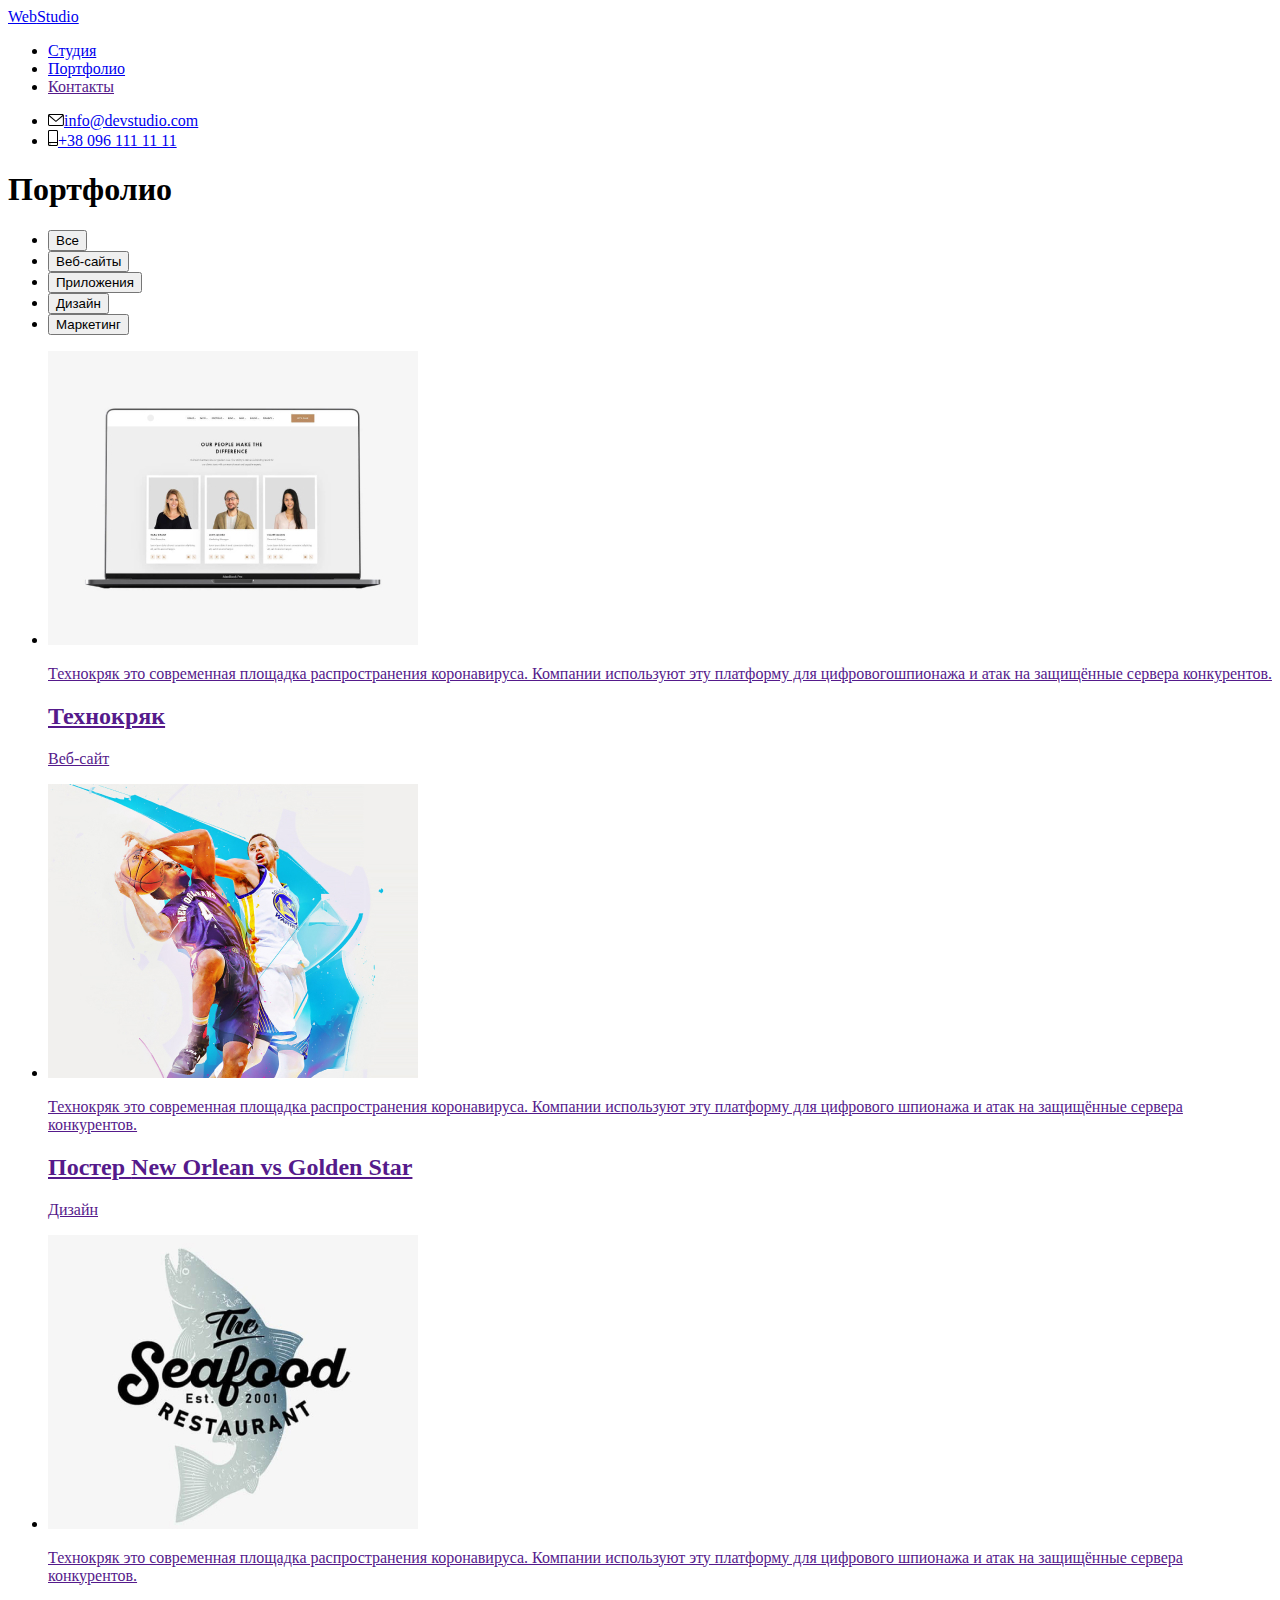
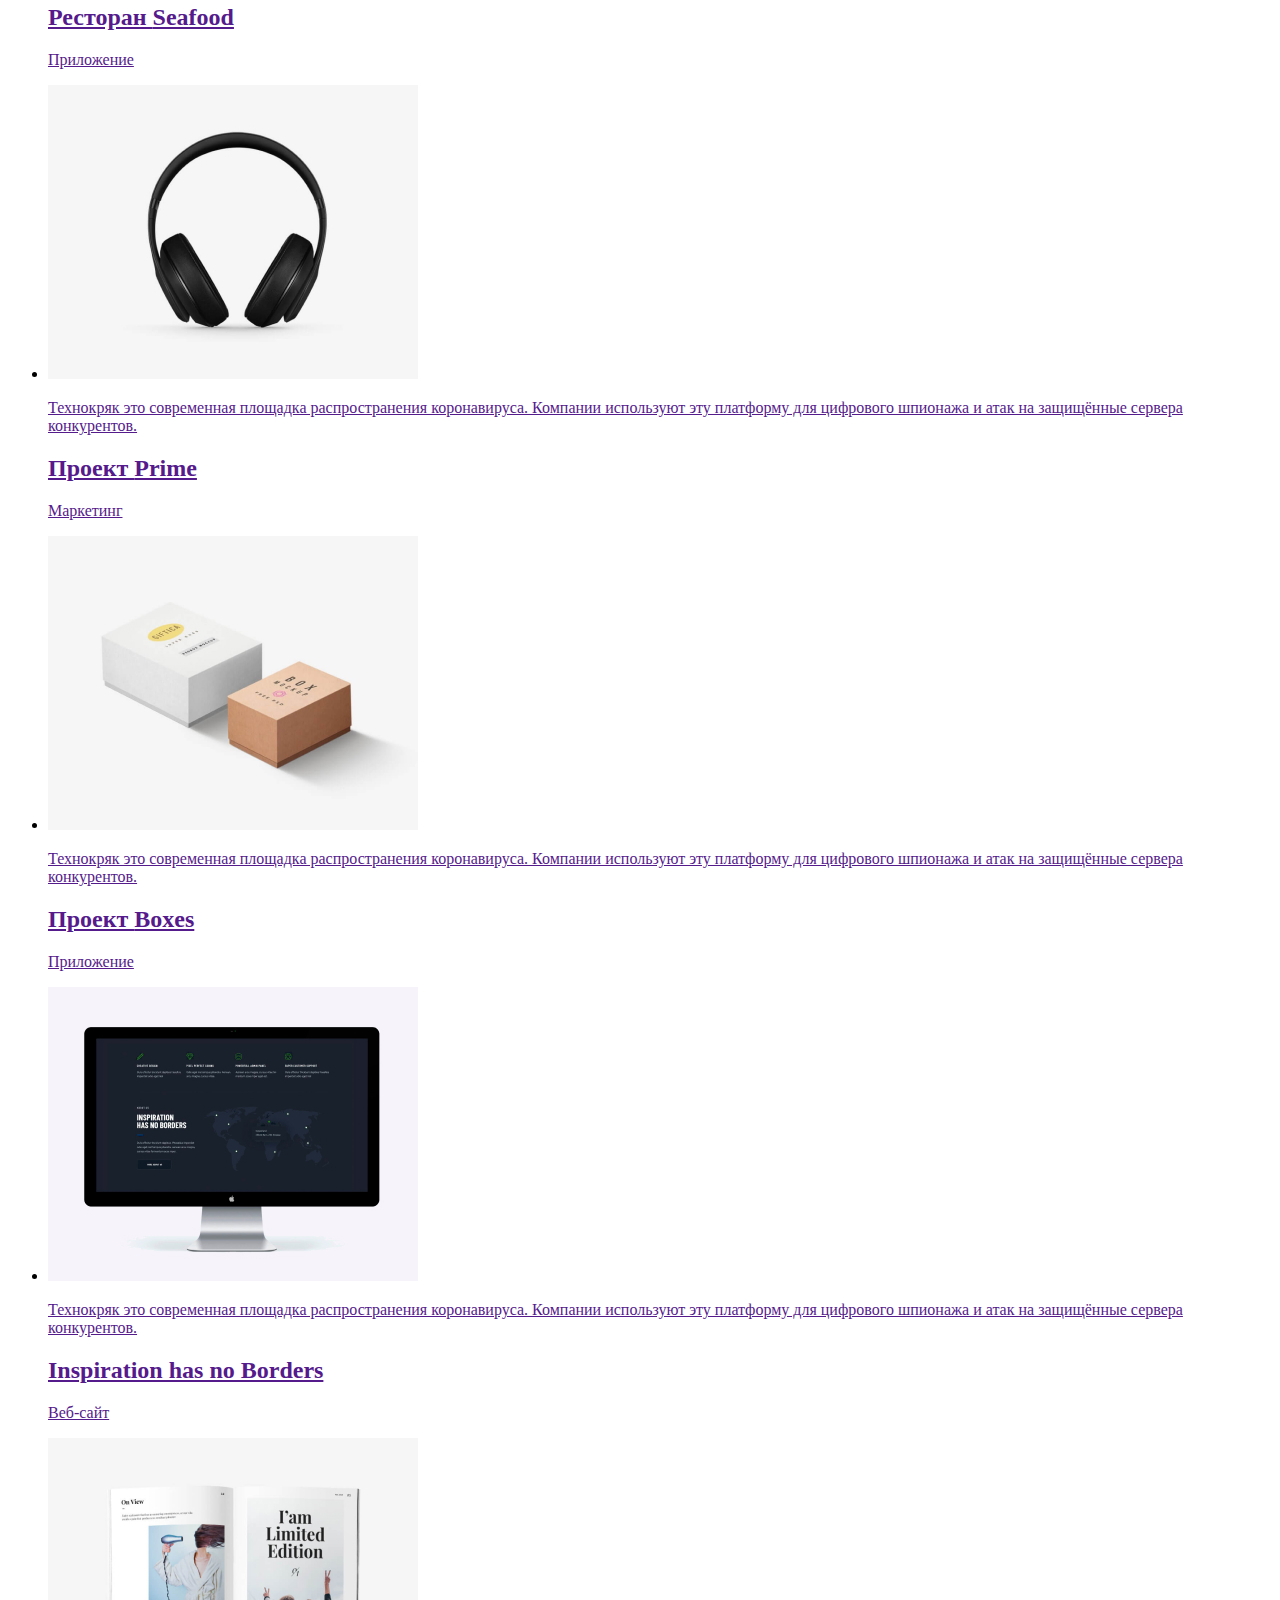
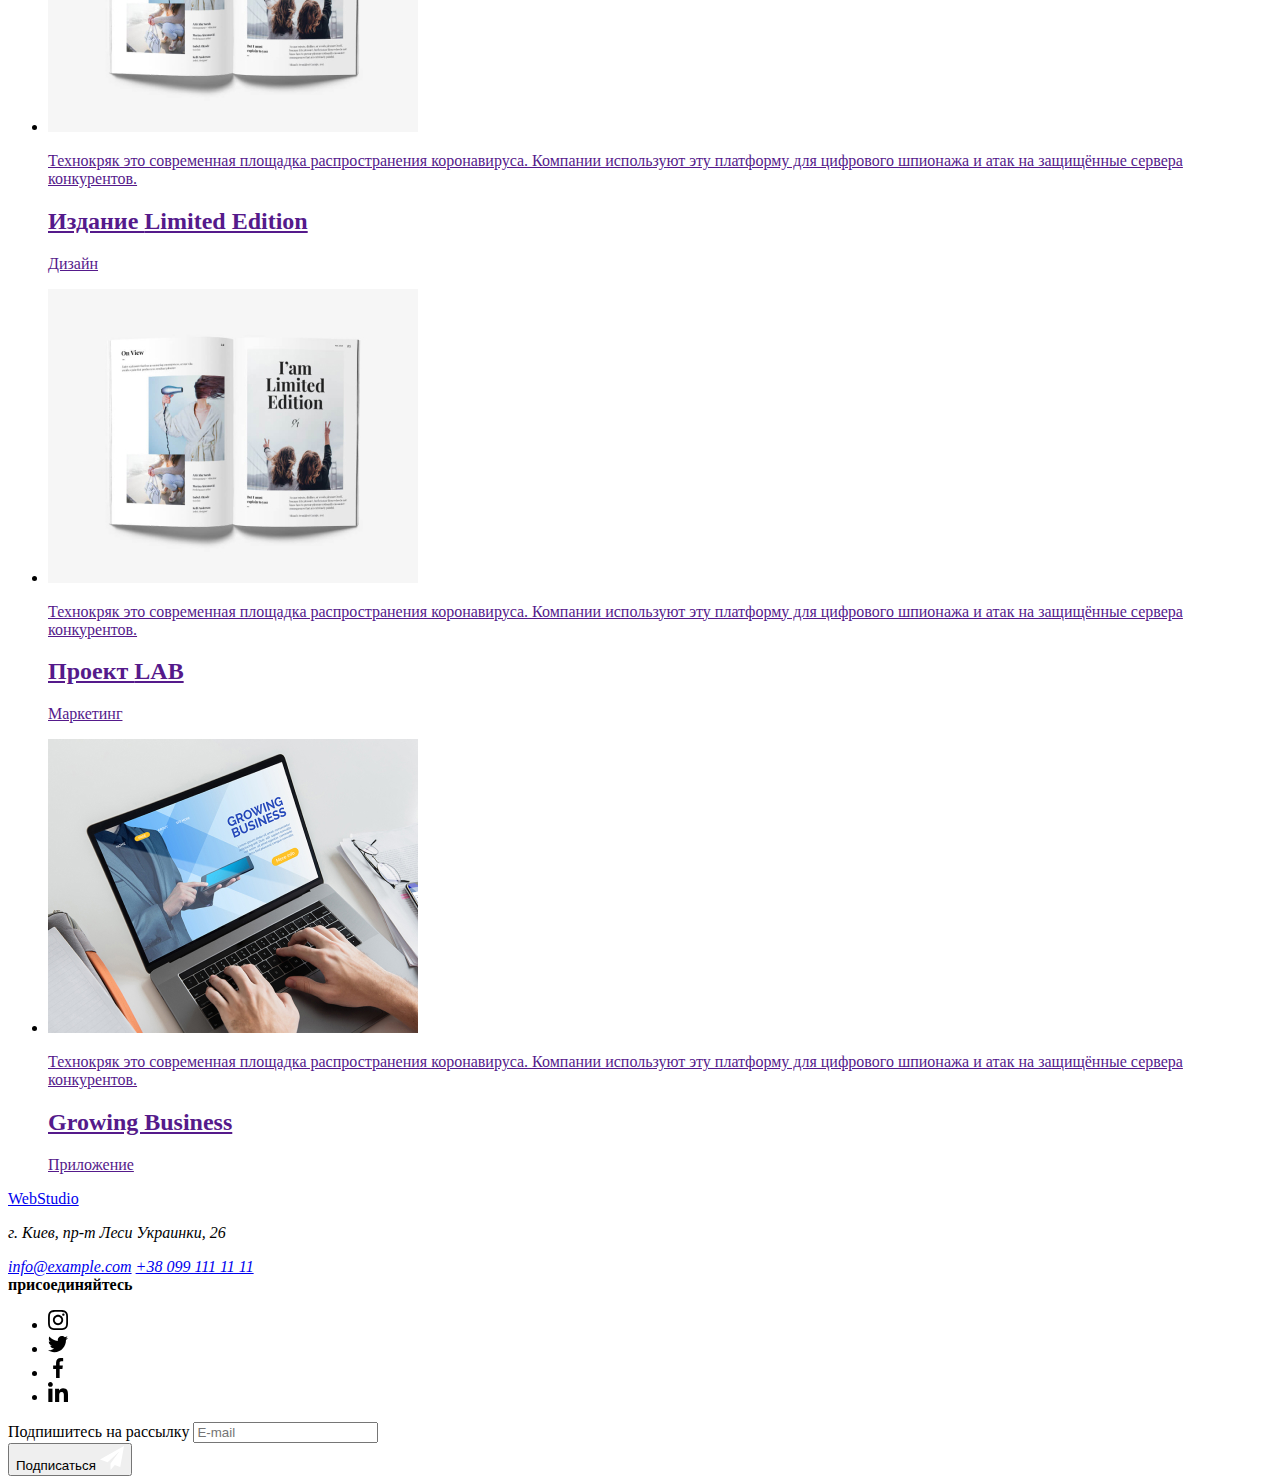
==== portfolio.html @ 6205d4e9 "Переносит ДЗ в новый репозиторий" ====
<!DOCTYPE html>
<html lang="ru">

<head>
  <meta charset="UTF-8" />
  <meta name="viewport" content="width=device-width, initial-scale=1.0" />
  <title>Web Studio</title>
  <link href="https://fonts.googleapis.com/css2?family=Raleway:wght@700&family=Roboto:wght@400;500;700;900&display=swap"
    rel="stylesheet" />
  <link rel="stylesheet" href="./css/main.min.css" />
</head>

<body>
  <!-- шапка-страницы -->
  <header class="page-header">
    <div class="container top-line">
      <nav class="nav">
        <!-- логотип -->
        <a href="./index.html" class="link logo " aria-label="логотип"><span class="logo-custom">Web</span>Studio</a>

        <!-- навигация-сайта -->
        <ul class="site-nav list">
          <li class="item">
            <a href="./index.html" class="link studio-page">Студия</a>
          </li>
          <li class="item">
            <a href="./portfolio.html" class="link current portfolio-page">Портфолио</a>
          </li>
          <li class="item">
            <a href="" class="link contacts-page">Контакты</a>
          </li>
        </ul>
      </nav>

      <!-- телефон-електроннаяпочта -->
      <ul class="header-contacts list">
        <li class="contacts-item">
          <a href="mailto:info@devstudio.com" class="link email"><svg class="icon" width=16 height=12>
              <use class="email-hover" href="./img/icomoon/sprite.svg#email-icon"></use>
            </svg>info@devstudio.com</a>
        </li>

        <li class="contacts-item">
          <a href="tel:+380961111111" class="link phone"><svg class="icon" width=10 height=16>
              <use href="./img/icomoon/sprite.svg#tel-icon"></use>
            </svg>+38 096 111 11 11</a>
        </li>
      </ul>
    </div>
  </header>

  <main>
    <!--  Cекция работ -->
    <section class="default-section portfolio-section">
      <div class="container">
        <h1 class="portfolio-title">Портфолио</h1>

        <!-- Фильтр портфолио -->
        <ul class="filter list">
          <li class="filter-item"><button type="button" class="filter-button">Все</button></li>
          <li class="filter-item">
            <button type="button" class="filter-button">Веб-сайты</button>
          </li>
          <li class="filter-item">
            <button type="button" class="filter-button">Приложения</button>
          </li>
          <li class="filter-item"><button type="button" class="filter-button">Дизайн</button></li>
          <li class="filter-item">
            <button type="button" class="filter-button">Маркетинг</button>
          </li>
        </ul>

        <!-- Блок работ -->
        <ul class="works list">
          <li class="works-item">
            <a href="" class="link works-link">
              <div class="wrapper">
                <img class="card-image" src="./img/portfolio-tehnokryak.jpg" alt="Изображение примера веб-сайта"
                  width="370" />
                <div class="works-overlay">
                  <p>Технокряк это современная площадка распространения коронавируса. Компании используют эту платформу
                    для цифровогошпионажа и атак на защищённые сервера конкурентов.</p>
                </div>
              </div>

              <div class="card">
                <h2>Технокряк</h2>

                <p>Веб-сайт</p>
              </div>
            </a>
          </li>

          <li class="works-item">
            <a href="" class="link works-link">
              <div class="wrapper">
                <img class="card-image" src="./img/portfolio-poster.jpg" alt="Изображение примера дизайна"
                  width="370" />
                <div class="works-overlay">
                  <p>Технокряк это современная площадка распространения коронавируса. Компании используют эту платформу
                    для цифрового шпионажа и атак на защищённые сервера конкурентов.</p>
                </div>
              </div>

              <div class="card">
                <h2>Постер <span lang="en">New Orlean vs Golden Star</span></h2>

                <p>Дизайн</p>
              </div>
            </a>
          </li>

          <li class="works-item">
            <a href="" class="link works-link">
              <div class="wrapper">
                <img class="card-image" src="./img/portfolio-restaurant.jpg" alt="Изображение примера приложения"
                  width="370" />
                <div class="works-overlay">
                  <p>Технокряк это современная площадка распространения коронавируса. Компании используют эту платформу
                    для цифрового шпионажа и атак на защищённые сервера конкурентов.</p>
                </div>
              </div>

              <div class="card">
                <h2>Ресторан <span lang="en">Seafood</span></h2>

                <p>Приложение</p>
              </div>
            </a>
          </li>

          <li class="works-item">
            <a href="" class="link works-link">
              <div class="wrapper">
                <img class="card-image" src="./img/portfolio-projectprime.jpg"
                  alt="Изображение примера проекта маркетинг" width="370" />
                <div class="works-overlay">
                  <p>Технокряк это современная площадка распространения коронавируса. Компании используют эту платформу
                    для цифрового шпионажа и атак на защищённые сервера конкурентов.</p>
                </div>
              </div>

              <div class="card">
                <h2>Проект <span lang="en">Prime</span></h2>

                <p>Маркетинг</p>
              </div>
            </a>
          </li>

          <li class="works-item">
            <a href="" class="link works-link">
              <div class="wrapper">
                <img class="card-image" src="./img/portfolio-projectboxes.jpg" alt="Изображение примера приложения"
                  width="370" />
                <div class="works-overlay">
                  <p>Технокряк это современная площадка распространения коронавируса. Компании используют эту платформу
                    для цифрового шпионажа и атак на защищённые сервера конкурентов.</p>
                </div>
              </div>

              <div class="card">
                <h2>Проект <span lang="en">Boxes</span></h2>

                <p>Приложение</p>
              </div>
            </a>
          </li>

          <li class="works-item">
            <a href="" class="link works-link">
              <div class="wrapper"><img class="card-image" src="./img/portfolio-ins.jpg"
                  alt="Изображение примера веб-сайта" width="370" />
                <div class="works-overlay">
                  <p>Технокряк это современная площадка распространения коронавируса. Компании используют эту платформу
                    для цифрового шпионажа и атак на защищённые сервера конкурентов.</p>
                </div>
              </div>

              <div class="card">
                <h2 lang="en">Inspiration has no Borders</h2>

                <p>Веб-сайт</p>
              </div>
            </a>
          </li>

          <li class="works-item">
            <a href="" class="link works-link">
              <div class="wrapper"><img class="card-image" src="./img/portfolio-edition.jpg"
                  alt="Изображение примера дизайна" width="370" />
                <div class="works-overlay">
                  <p>Технокряк это современная площадка распространения коронавируса. Компании используют эту платформу
                    для цифрового шпионажа и атак на защищённые сервера конкурентов.</p>
                </div>
              </div>

              <div class="card">
                <h2>Издание <span lang="en">Limited Edition</span></h2>

                <p>Дизайн</p>
              </div>
            </a>
          </li>

          <li class="works-item">
            <a href="" class="link works-link">
              <div class="wrapper"><img class="card-image" src="./img/portfolio-edition.jpg"
                  alt="Изображение примера проекта маркетинг" width="370" />
                <div class="works-overlay">
                  <p>Технокряк это современная площадка распространения коронавируса. Компании используют эту платформу
                    для цифрового шпионажа и атак на защищённые сервера конкурентов.</p>
                </div>
              </div>

              <div class="card">
                <h2>Проект <span lang="en">LAB</span></h2>

                <p>Маркетинг</p>
              </div>
            </a>
          </li>

          <li class="works-item">
            <a href="" class="link works-link">
              <div class="wrapper"><img class="card-image" src="./img/portfolio-growing.jpg"
                  alt="Изображение примера проекта приложения" width="370" />
                <div class="works-overlay">
                  <p>Технокряк это современная площадка распространения коронавируса. Компании используют эту платформу
                    для цифрового шпионажа и атак на защищённые сервера конкурентов.</p>
                </div>
              </div>

              <div class="card">
                <h2 lang="en">Growing Business</h2>

                <p>Приложение</p>
              </div>
            </a>
          </li>
        </ul>
      </div>
    </section>
  </main>

  <!-- подвал-страницы -->
  <footer class="footer">
    <div class="container">
      <!-- Секция Адрес -->
      <section class="footer-adress">
        <a href="./index.html" class="link logo-footer"><span class="logo-custom">Web</span>Studio</a>

        <address class="adress-footer">
          <p>г. Киев, пр-т Леси Украинки, 26</p>

          <a href="mailto:info@example.com" class="link email">info@example.com</a>

          <a href="tel:+380991111111" class="link phone">+38 099 111 11 11</a>
        </address>
      </section>

      <!-- Секция соцсетей -->
      <section class="footer-socials">
        <b>присоединяйтесь</b>

        <ul class="list socials-list">
          <li class="socials-item">
            <a class="link socials-button" href="http://instagram.com" target="_blank">
              <svg class="hover-logo" width="20" height="20">
                <use href="./img/icomoon/sprite.svg#instagram-icon"></use>
              </svg>
            </a>
          </li>

          <li class="socials-item">
            <a class="link socials-button" href="http://twitter.com" target="_blank">
              <svg class="hover-logo" width="20" height="20">
                <use href="./img/icomoon/sprite.svg#twitter-icon"></use>
              </svg>
            </a>
          </li>

          <li class="socials-item">
            <a class="link socials-button" href="http://facebook.com" target="_blank">
              <svg class="hover-logo" width="20" height="20">
                <use href="./img/icomoon/sprite.svg#facebook-icon"></use>
              </svg>
            </a>
          </li>

          <li class="socials-item">
            <a class="link socials-button" href="http://linkedin.com" target="_blank">
              <svg class="hover-logo" width="20" height="20">
                <use href="./img/icomoon/sprite.svg#linkedin-icon"></use>
              </svg>
            </a>
          </li>
        </ul>
      </section>

      <!-- Секция подписки -->
      <section class="footer-subscribe">
        <form class="footer-form">
          <div class="form-subscribe">
            <label for="email-subcsribe" class="subscribe-title">Подпишитесь на рассылку</label>
            <input class="email-subscribe" type="email" name="email-subcsribe" id="email-subcsribe"
              placeholder="E-mail">
          </div>
          <button type="submit" class="btn-subscribe">Подписаться
            <svg class="telegram-svg" width="24" height="24">
              <use href="./img/telegram/sprite.svg#telegram-icon"></use>
            </svg>
          </button>
        </form>
      </section>
    </div>
  </footer>
</body>

</html>
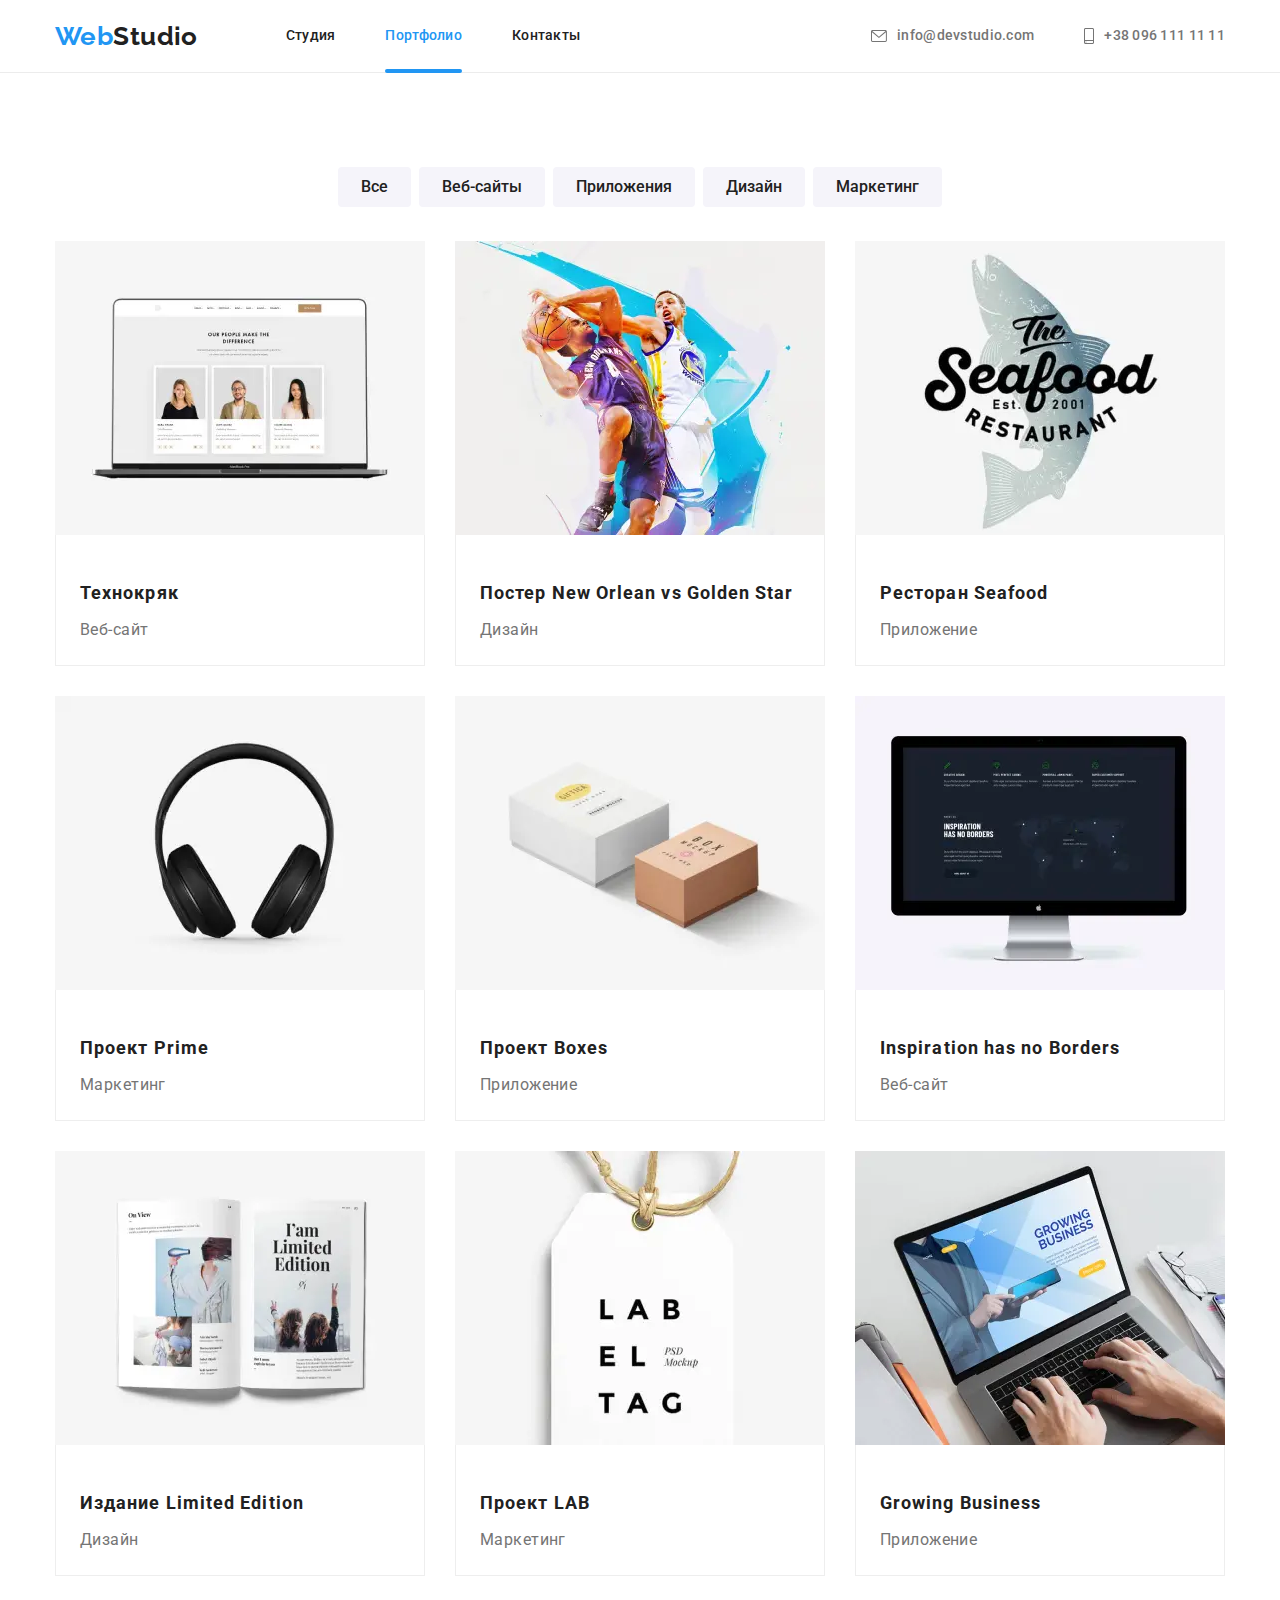
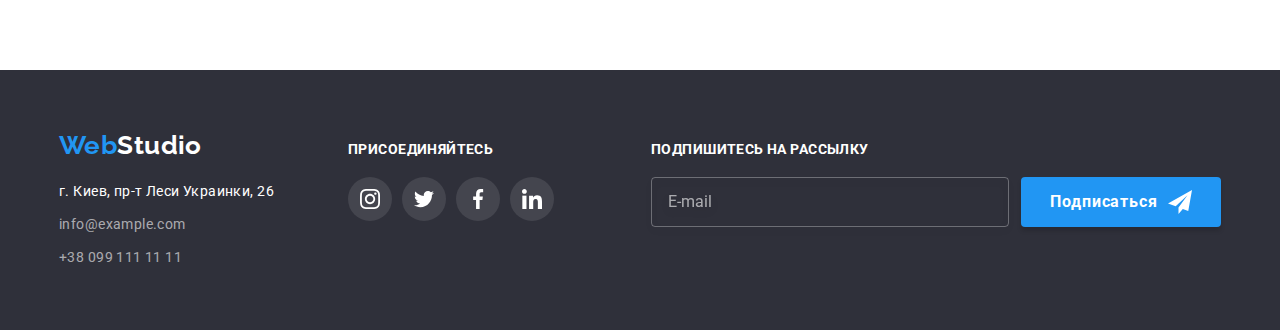
==== commit 856a9977: "Пытается сдать ДЗ-8" ====
--- a/portfolio.html
+++ b/portfolio.html
@@ -14,38 +14,75 @@
   <!-- шапка-страницы -->
   <header class="page-header">
     <div class="container top-line">
-      <nav class="nav">
+      <nav class="navigation">
         <!-- логотип -->
-        <a href="./index.html" class="link logo " aria-label="логотип"><span class="logo-custom">Web</span>Studio</a>
-
+        <a href="./index.html" class="link logo" aria-label="логотип"><span class="logo-custom">Web</span>Studio</a>
+        <button type="button" class="menu-btn is-open" aria-expanded="false" aria-controls="menu-container"
+          data-menu-button>
+          <svg width="40" height="40" aria-label="Переключатель мобильного меню">
+            <use class="icon-menu" href="./img/menu/sprite.svg#menu_40px"></use>
+            <use class="icon-cross" href="./img/modal/sprite.svg#cls-btn"></use>
+          </svg>
+        </button>
+        <div class="menu-container" id="menu-container" data-menu>
+          <ul class="site-nav list">
+            <li class="item">
+              <a href="./index.html" class="link studio-page">Студия</a>
+            </li>
+            <li class="item">
+              <a href="./portfolio.html" class="link current portfolio-page">Портфолио</a>
+            </li>
+            <li class=item">
+              <a href="" class="link contacts-page">Контакты</a>
+            </li>
+          </ul>
+
+          <ul class="header-contacts list">
+            <li class="contacts-item">
+              <a href="mailto:info@devstudio.com" class="link email">
+                <svg class="icon" width="16" height="12">
+                  <use class="email-hover" href="./img/icomoon/sprite.svg#email-icon"></use>
+                </svg>info@devstudio.com</a>
+            </li>
+
+            <li class="contacts-item">
+              <a href="tel:+380961111111" class="link phone">
+                <svg class="icon" width="10" height="16">
+                  <use href="./img/icomoon/sprite.svg#tel-icon"></use>
+                </svg>+38 096 111 11 11</a>
+            </li>
+          </ul>
+        </div>
         <!-- навигация-сайта -->
-        <ul class="site-nav list">
-          <li class="item">
-            <a href="./index.html" class="link studio-page">Студия</a>
-          </li>
-          <li class="item">
-            <a href="./portfolio.html" class="link current portfolio-page">Портфолио</a>
-          </li>
-          <li class="item">
-            <a href="" class="link contacts-page">Контакты</a>
-          </li>
-        </ul>
+        <!-- <ul class="site-nav list">
+            <li class="item">
+              <a href="./index.html" class="link current studio-page">Студия</a>
+            </li>
+            <li class="item">
+              <a href="./portfolio.html" class="link link portfolio-page">Портфолио</a>
+            </li>
+            <li class=item">
+              <a href="" class="link contacts-page">Контакты</a>
+            </li>
+          </ul> -->
       </nav>
 
       <!-- телефон-електроннаяпочта -->
-      <ul class="header-contacts list">
-        <li class="contacts-item">
-          <a href="mailto:info@devstudio.com" class="link email"><svg class="icon" width=16 height=12>
-              <use class="email-hover" href="./img/icomoon/sprite.svg#email-icon"></use>
-            </svg>info@devstudio.com</a>
-        </li>
-
-        <li class="contacts-item">
-          <a href="tel:+380961111111" class="link phone"><svg class="icon" width=10 height=16>
-              <use href="./img/icomoon/sprite.svg#tel-icon"></use>
-            </svg>+38 096 111 11 11</a>
-        </li>
-      </ul>
+      <!-- <ul class="header-contacts list">
+          <li class="contacts-item">
+            <a href="mailto:info@devstudio.com" class="link email">
+              <svg class="icon" width="16" height="12">
+                <use class="email-hover" href="./img/icomoon/sprite.svg#email-icon"></use>
+              </svg>info@devstudio.com</a>
+          </li>
+  
+          <li class="contacts-item">
+            <a href="tel:+380961111111" class="link phone">
+              <svg class="icon" width="10" height="16">
+                <use href="./img/icomoon/sprite.svg#tel-icon"></use>
+              </svg>+38 096 111 11 11</a>
+          </li>
+        </ul> -->
     </div>
   </header>
 
@@ -56,7 +93,7 @@
         <h1 class="portfolio-title">Портфолио</h1>
 
         <!-- Фильтр портфолио -->
-        <ul class="filter list">
+        <ul class="filter-list list">
           <li class="filter-item"><button type="button" class="filter-button">Все</button></li>
           <li class="filter-item">
             <button type="button" class="filter-button">Веб-сайты</button>
@@ -71,12 +108,29 @@
         </ul>
 
         <!-- Блок работ -->
-        <ul class="works list">
-          <li class="works-item">
-            <a href="" class="link works-link">
-              <div class="wrapper">
-                <img class="card-image" src="./img/portfolio-tehnokryak.jpg" alt="Изображение примера веб-сайта"
-                  width="370" />
+        <ul class="works-list list">
+          <li class="works-item">
+            <a href="" class="link works-link">
+              <div class="wrapper">
+                <picture class="cartoon">
+                  <source srcset="./img/works/project-1-desk.webp 1x, ./img/works/project-1-desk@2x.webp 2x"
+                    media="(min-width: 1200px)" type="image/webp">
+                  <source srcset="./img/works/project-1-desk.jpg 1x, ./img/works/project-1-desk@2x.jpg 2x"
+                    media="(min-width: 1200px)">
+
+                  <source srcset="./img/works/project-1-tablet.webp 1x, ./img/works/project-1-tablet@2x.webp 2x"
+                    media="(min-width: 768px)" type="image/webp">
+                  <source srcset="./img/works/project-1-tablet.jpg 1x, ./img/works/project-1-tablet@2x.jpg 2x"
+                    media="(min-width: 768px)">
+
+                  <source srcset="./img/works/project-1-mobile.webp 1x, ./img/works/project-1-mobile@2x.webp 2x"
+                    media="(min-width: 320px)" type="image/webp">
+                  <source srcset="./img/works/project-1-mobile.jpg 1x, ./img/works/project-1-mobile@2x.jpg 2x"
+                    media="(min-width: 320px)">
+
+                  <img class="card-image" src="./img/works/project-1-mobile.jpg" alt="Изображение примера дизайна" />
+                </picture>
+
                 <div class="works-overlay">
                   <p>Технокряк это современная площадка распространения коронавируса. Компании используют эту платформу
                     для цифровогошпионажа и атак на защищённые сервера конкурентов.</p>
@@ -94,8 +148,25 @@
           <li class="works-item">
             <a href="" class="link works-link">
               <div class="wrapper">
-                <img class="card-image" src="./img/portfolio-poster.jpg" alt="Изображение примера дизайна"
-                  width="370" />
+                <picture class="cartoon">
+                  <source srcset="./img/works/project-2-desk.webp 1x, ./img/works/project-2-desk@2x.webp 2x"
+                    media="(min-width: 1200px)" type="image/webp">
+                  <source srcset="./img/works/project-2-desk.jpg 1x, ./img/works/project-2-desk@2x.jpg 2x"
+                    media="(min-width: 1200px)">
+
+                  <source srcset="./img/works/project-2-tablet.webp 1x, ./img/works/project-2-tablet@2x.webp 2x"
+                    media="(min-width: 768px)" type="image/webp">
+                  <source srcset="./img/works/project-2-tablet.jpg 1x, ./img/works/project-2-tablet@2x.jpg 2x"
+                    media="(min-width: 768px)">
+
+                  <source srcset="./img/works/project-2-mobile.webp 1x, ./img/works/project-2-mobile@2x.webp 2x"
+                    media="(min-width: 320px)" type="image/webp">
+                  <source srcset="./img/works/project-2-mobile.jpg 1x, ./img/works/project-2-mobile@2x.jpg 2x"
+                    media="(min-width: 320px)">
+
+                  <img class="card-image" src="./img/works/project-2-mobile.jpg" alt="Изображение примера дизайна" />
+                </picture>
+
                 <div class="works-overlay">
                   <p>Технокряк это современная площадка распространения коронавируса. Компании используют эту платформу
                     для цифрового шпионажа и атак на защищённые сервера конкурентов.</p>
@@ -113,8 +184,25 @@
           <li class="works-item">
             <a href="" class="link works-link">
               <div class="wrapper">
-                <img class="card-image" src="./img/portfolio-restaurant.jpg" alt="Изображение примера приложения"
-                  width="370" />
+                <picture class="cartoon">
+                  <source srcset="./img/works/project-3-desk.webp 1x, ./img/works/project-3-desk@2x.webp 2x"
+                    media="(min-width: 1200px)" type="image/webp">
+                  <source srcset="./img/works/project-3-desk.jpg 1x, ./img/works/project-3-desk@2x.jpg 2x"
+                    media="(min-width: 1200px)">
+
+                  <source srcset="./img/works/project-3-tablet.webp 1x, ./img/works/project-3-tablet@2x.webp 2x"
+                    media="(min-width: 768px)" type="image/webp">
+                  <source srcset="./img/works/project-3-tablet.jpg 1x, ./img/works/project-3-tablet@2x.jpg 2x"
+                    media="(min-width: 768px)">
+
+                  <source srcset="./img/works/project-3-mobile.webp 1x, ./img/works/project-3-mobile@2x.webp 2x"
+                    media="(min-width: 320px)" type="image/webp">
+                  <source srcset="./img/works/project-3-mobile.jpg 1x, ./img/works/project-3-mobile@2x.jpg 2x"
+                    media="(min-width: 320px)">
+
+                  <img class="card-image" src="./img/works/project-3-mobile.jpg" alt="Изображение примера дизайна" />
+                </picture>
+
                 <div class="works-overlay">
                   <p>Технокряк это современная площадка распространения коронавируса. Компании используют эту платформу
                     для цифрового шпионажа и атак на защищённые сервера конкурентов.</p>
@@ -132,8 +220,25 @@
           <li class="works-item">
             <a href="" class="link works-link">
               <div class="wrapper">
-                <img class="card-image" src="./img/portfolio-projectprime.jpg"
-                  alt="Изображение примера проекта маркетинг" width="370" />
+                <picture class="cartoon">
+                  <source srcset="./img/works/project-4-desk.webp 1x, ./img/works/project-4-desk@2x.webp 2x"
+                    media="(min-width: 1200px)" type="image/webp">
+                  <source srcset="./img/works/project-4-desk.jpg 1x, ./img/works/project-4-desk@2x.jpg 2x"
+                    media="(min-width: 1200px)">
+
+                  <source srcset="./img/works/project-4-tablet.webp 1x, ./img/works/project-4-tablet@2x.webp 2x"
+                    media="(min-width: 768px)" type="image/webp">
+                  <source srcset="./img/works/project-4-tablet.jpg 1x, ./img/works/project-4-tablet@2x.jpg 2x"
+                    media="(min-width: 768px)">
+
+                  <source srcset="./img/works/project-4-mobile.webp 1x, ./img/works/project-4-mobile@2x.webp 2x"
+                    media="(min-width: 320px)" type="image/webp">
+                  <source srcset="./img/works/project-4-mobile.jpg 1x, ./img/works/project-4-mobile@2x.jpg 2x"
+                    media="(min-width: 320px)">
+
+                  <img class="card-image" src="./img/works/project-4-mobile.jpg" alt="Изображение примера дизайна" />
+                </picture>
+
                 <div class="works-overlay">
                   <p>Технокряк это современная площадка распространения коронавируса. Компании используют эту платформу
                     для цифрового шпионажа и атак на защищённые сервера конкурентов.</p>
@@ -151,8 +256,25 @@
           <li class="works-item">
             <a href="" class="link works-link">
               <div class="wrapper">
-                <img class="card-image" src="./img/portfolio-projectboxes.jpg" alt="Изображение примера приложения"
-                  width="370" />
+                <picture class="cartoon">
+                  <source srcset="./img/works/project-5-desk.webp 1x, ./img/works/project-5-desk@2x.webp 2x"
+                    media="(min-width: 1200px)" type="image/webp">
+                  <source srcset="./img/works/project-5-desk.jpg 1x, ./img/works/project-5-desk@2x.jpg 2x"
+                    media="(min-width: 1200px)">
+
+                  <source srcset="./img/works/project-5-tablet.webp 1x, ./img/works/project-5-tablet@2x.webp 2x"
+                    media="(min-width: 768px)" type="image/webp">
+                  <source srcset="./img/works/project-5-tablet.jpg 1x, ./img/works/project-5-tablet@2x.jpg 2x"
+                    media="(min-width: 768px)">
+
+                  <source srcset="./img/works/project-5-mobile.webp 1x, ./img/works/project-5-mobile@2x.webp 2x"
+                    media="(min-width: 320px)" type="image/webp">
+                  <source srcset="./img/works/project-5-mobile.jpg 1x, ./img/works/project-5-mobile@2x.jpg 2x"
+                    media="(min-width: 320px)">
+
+                  <img class="card-image" src="./img/works/project-5-mobile.jpg" alt="Изображение примера дизайна" />
+                </picture>
+
                 <div class="works-overlay">
                   <p>Технокряк это современная площадка распространения коронавируса. Компании используют эту платформу
                     для цифрового шпионажа и атак на защищённые сервера конкурентов.</p>
@@ -169,8 +291,26 @@
 
           <li class="works-item">
             <a href="" class="link works-link">
-              <div class="wrapper"><img class="card-image" src="./img/portfolio-ins.jpg"
-                  alt="Изображение примера веб-сайта" width="370" />
+              <div class="wrapper">
+                <picture class="cartoon">
+                  <source srcset="./img/works/project-6-desk.webp 1x, ./img/works/project-6-desk@2x.webp 2x"
+                    media="(min-width: 1200px)" type="image/webp">
+                  <source srcset="./img/works/project-6-desk.jpg 1x, ./img/works/project-6-desk@2x.jpg 2x"
+                    media="(min-width: 1200px)">
+
+                  <source srcset="./img/works/project-6-tablet.webp 1x, ./img/works/project-6-tablet@2x.webp 2x"
+                    media="(min-width: 768px)" type="image/webp">
+                  <source srcset="./img/works/project-6-tablet.jpg 1x, ./img/works/project-6-tablet@2x.jpg 2x"
+                    media="(min-width: 768px)">
+
+                  <source srcset="./img/works/project-6-mobile.webp 1x, ./img/works/project-6-mobile@2x.webp 2x"
+                    media="(min-width: 320px)" type="image/webp">
+                  <source srcset="./img/works/project-6-mobile.jpg 1x, ./img/works/project-6-mobile@2x.jpg 2x"
+                    media="(min-width: 320px)">
+
+                  <img class="card-image" src="./img/works/project-6-mobile.jpg" alt="Изображение примера дизайна" />
+                </picture>
+
                 <div class="works-overlay">
                   <p>Технокряк это современная площадка распространения коронавируса. Компании используют эту платформу
                     для цифрового шпионажа и атак на защищённые сервера конкурентов.</p>
@@ -187,8 +327,26 @@
 
           <li class="works-item">
             <a href="" class="link works-link">
-              <div class="wrapper"><img class="card-image" src="./img/portfolio-edition.jpg"
-                  alt="Изображение примера дизайна" width="370" />
+              <div class="wrapper">
+                <picture class="cartoon">
+                  <source srcset="./img/works/project-7-desk.webp 1x, ./img/works/project-7-desk@2x.webp 2x"
+                    media="(min-width: 1200px)" type="image/webp">
+                  <source srcset="./img/works/project-7-desk.jpg 1x, ./img/works/project-7-desk@2x.jpg 2x"
+                    media="(min-width: 1200px)">
+
+                  <source srcset="./img/works/project-7-tablet.webp 1x, ./img/works/project-7-tablet@2x.webp 2x"
+                    media="(min-width: 768px)" type="image/webp">
+                  <source srcset="./img/works/project-7-tablet.jpg 1x, ./img/works/project-7-tablet@2x.jpg 2x"
+                    media="(min-width: 768px)">
+
+                  <source srcset="./img/works/project-7-mobile.webp 1x, ./img/works/project-7-mobile@2x.webp 2x"
+                    media="(min-width: 320px)" type="image/webp">
+                  <source srcset="./img/works/project-7-mobile.jpg 1x, ./img/works/project-7-mobile@2x.jpg 2x"
+                    media="(min-width: 320px)">
+
+                  <img class="card-image" src="./img/works/project-7-mobile.jpg" alt="Изображение примера дизайна" />
+                </picture>
+
                 <div class="works-overlay">
                   <p>Технокряк это современная площадка распространения коронавируса. Компании используют эту платформу
                     для цифрового шпионажа и атак на защищённые сервера конкурентов.</p>
@@ -205,8 +363,25 @@
 
           <li class="works-item">
             <a href="" class="link works-link">
-              <div class="wrapper"><img class="card-image" src="./img/portfolio-edition.jpg"
-                  alt="Изображение примера проекта маркетинг" width="370" />
+              <div class="wrapper">
+                <picture class="cartoon">
+                  <source srcset="./img/works/project-8-desk.webp 1x, ./img/works/project-8-desk@2x.webp 2x"
+                    media="(min-width: 1200px)" type="image/webp">
+                  <source srcset="./img/works/project-8-desk.jpg 1x, ./img/works/project-8-desk@2x.jpg 2x"
+                    media="(min-width: 1200px)">
+
+                  <source srcset="./img/works/project-8-tablet.webp 1x, ./img/works/project-8-tablet@2x.webp 2x"
+                    media="(min-width: 768px)" type="image/webp">
+                  <source srcset="./img/works/project-8-tablet.jpg 1x, ./img/works/project-8-tablet@2x.jpg 2x"
+                    media="(min-width: 768px)">
+
+                  <source srcset="./img/works/project-8-mobile.webp 1x, ./img/works/project-8-mobile@2x.webp 2x"
+                    media="(min-width: 320px)" type="image/webp">
+                  <source srcset="./img/works/project-8-mobile.jpg 1x, ./img/works/project-8-mobile@2x.jpg 2x"
+                    media="(min-width: 320px)">
+
+                  <img class="card-image" src="./img/works/project-8-mobile.jpg" alt="Изображение примера дизайна" />
+                </picture>
                 <div class="works-overlay">
                   <p>Технокряк это современная площадка распространения коронавируса. Компании используют эту платформу
                     для цифрового шпионажа и атак на защищённые сервера конкурентов.</p>
@@ -223,8 +398,26 @@
 
           <li class="works-item">
             <a href="" class="link works-link">
-              <div class="wrapper"><img class="card-image" src="./img/portfolio-growing.jpg"
-                  alt="Изображение примера проекта приложения" width="370" />
+              <div class="wrapper">
+                <picture class="cartoon">
+                  <source srcset="./img/works/project-9-desk.webp 1x, ./img/works/project-9-desk@2x.webp 2x"
+                    media="(min-width: 1200px)" type="image/webp">
+                  <source srcset="./img/works/project-9-desk.jpg 1x, ./img/works/project-9-desk@2x.jpg 2x"
+                    media="(min-width: 1200px)">
+
+                  <source srcset="./img/works/project-9-tablet.webp 1x, ./img/works/project-9-tablet@2x.webp 2x"
+                    media="(min-width: 768px)" type="image/webp">
+                  <source srcset="./img/works/project-9-tablet.jpg 1x, ./img/works/project-9-tablet@2x.jpg 2x"
+                    media="(min-width: 768px)">
+
+                  <source srcset="./img/works/project-9-mobile.webp 1x, ./img/works/project-9-mobile@2x.webp 2x"
+                    media="(min-width: 320px)" type="image/webp">
+                  <source srcset="./img/works/project-9-mobile.jpg 1x, ./img/works/project-9-mobile@2x.jpg 2x"
+                    media="(min-width: 320px)">
+
+                  <img class="card-image" src="./img/works/project-9-mobile.jpg" alt="Изображение примера дизайна" />
+                </picture>
+
                 <div class="works-overlay">
                   <p>Технокряк это современная площадка распространения коронавируса. Компании используют эту платформу
                     для цифрового шпионажа и атак на защищённые сервера конкурентов.</p>
@@ -247,7 +440,7 @@
   <footer class="footer">
     <div class="container">
       <!-- Секция Адрес -->
-      <section class="footer-adress">
+      <section class="section-footer-adress">
         <a href="./index.html" class="link logo-footer"><span class="logo-custom">Web</span>Studio</a>
 
         <address class="adress-footer">
@@ -315,6 +508,7 @@
       </section>
     </div>
   </footer>
+  <script src="./js/btn-menu.js"></script>
 </body>
 
 </html>--- a/css/main.min.css
+++ b/css/main.min.css
@@ -0,0 +1,2 @@
+/*! modern-normalize v1.0.0 | MIT License | https://github.com/sindresorhus/modern-normalize */*,*::before,*::after{box-sizing:border-box}:root{-moz-tab-size:4;tab-size:4}html{line-height:1.15;-webkit-text-size-adjust:100%}body{margin:0}body{font-family:system-ui,-apple-system,"Segoe UI",Roboto,Helvetica,Arial,sans-serif,"Apple Color Emoji","Segoe UI Emoji"}hr{height:0;color:inherit}abbr[title]{text-decoration:underline dotted}b,strong{font-weight:bolder}code,kbd,samp,pre{font-family:ui-monospace, SFMono-Regular, Consolas, "Liberation Mono", Menlo, monospace;font-size:1em}small{font-size:80%}sub,sup{font-size:75%;line-height:0;position:relative;vertical-align:baseline}sub{bottom:-0.25em}sup{top:-0.5em}table{text-indent:0;border-color:inherit}button,input,optgroup,select,textarea{font-family:inherit;font-size:100%;line-height:1.15;margin:0}button,select{text-transform:none}button,[type="button"],[type="reset"],[type="submit"]{-webkit-appearance:button}::-moz-focus-inner{border-style:none;padding:0}:-moz-focusring{outline:1px dotted ButtonText}:-moz-ui-invalid{box-shadow:none}legend{padding:0}progress{vertical-align:baseline}::-webkit-inner-spin-button,::-webkit-outer-spin-button{height:auto}[type="search"]{-webkit-appearance:textfield;outline-offset:-2px}::-webkit-search-decoration{-webkit-appearance:none}::-webkit-file-upload-button{-webkit-appearance:button;font:inherit}summary{display:list-item}.container{width:100%;padding-left:15px;padding-right:15px;margin:0px auto}@media screen and (min-width: 480px){.container{width:480px}}@media screen and (min-width: 768px){.container{width:768px}}@media screen and (min-width: 1200px){.container{width:1200px}}body{background-color:#fff;color:#212121;font-family:Roboto,sans-serif;font-style:normal;font-weight:400;font-size:14px;letter-spacing:.03em}body.modal-open{overflow:hidden}.link{text-decoration:none}.default-title{margin-top:0px;margin-bottom:50px;color:#212121;font-weight:700;font-size:36px;line-height:1.16;text-align:center}@media screen and (max-width: 1199px){.default-title{margin-top:0px;margin-bottom:30px;color:#212121;font-weight:700;font-size:28px;line-height:1.17;text-align:center}}.default-section{padding-top:94px;padding-bottom:94px}@media screen and (max-width: 1199px){.default-section{padding-top:60px;padding-bottom:60px}}.list{padding:0px;margin:0px;list-style:none}.card-image{display:block;max-width:100%;height:auto}.page-header{border-bottom:1px solid #ececec}.top-line{position:relative}.top-line .navigation{display:flex;align-items:center}.menu-btn{display:inline-flex;margin-left:auto;padding:0;border:none;background-color:transparent}.menu-btn .icon-menu{display:none}.menu-btn.is-open .icon-menu{display:block}.menu-btn.is-open .icon-cross{display:none}.menu-btn:hover,.menu-btn:focus{fill:#2196f3}@media screen and (min-width: 768px){.menu-btn{display:none}}@media screen and (max-width: 767px){.menu-container{display:none;position:absolute;z-index:999;top:100%;left:0;width:100%;padding-top:60px;padding-bottom:60px;background-color:#fff;border-top:1px solid #ececec;box-shadow:0px 4px 8px rgba(0,0,0,0.04),0px 2px 4px rgba(0,0,0,0.08),0px 1px 3px rgba(0,0,0,0.16);transform:scaleY(0.9);transform-origin:top center;transition:250ms cubic-bezier(0.4, 0, 0.2, 1)}.menu-container.is-open{display:block;transform:scaleY(1)}}@media screen and (min-width: 768px){.menu-container{display:flex;justify-content:space-between;align-items:center;flex-grow:1}}.site-nav{display:flex;margin-left:93px}@media screen and (min-width: 768px){.site-nav{margin-left:88px}.site-nav .item:not(:last-child){margin-right:50px}}@media screen and (max-width: 767px){.site-nav{display:flex;flex-direction:column;margin-left:auto;margin-right:auto;margin-bottom:60px;text-align:center}.site-nav .item:not(:last-child){margin-bottom:40px}}.site-nav .studio-page.current,.site-nav .portfolio-page.current{color:#2196f3}.site-nav .link{position:relative;padding-top:32px;padding-bottom:32px;color:#212121;font-weight:500;font-size:14px;line-height:1.14;letter-spacing:0.02em;transition:250ms cubic-bezier(0.4, 0, 0.2, 1)}@media screen and (min-width: 768px){.site-nav .link{display:block;padding-top:28px;padding-bottom:28px}}@media screen and (max-width: 767px){.site-nav .link{padding-top:8px;padding-bottom:8px;font-size:18px;line-height:1.16}}.site-nav .link:hover,.site-nav .link:focus{color:#2196f3}.site-nav .link::after{content:"";position:absolute;display:block;left:0;bottom:-1px;width:100%;height:4px;background-color:#2196f3;border-radius:2px;transform:scaleX(0);transition:250ms cubic-bezier(0.4, 0, 0.2, 1)}.site-nav .link:hover::after,.site-nav .link:focus::after{transform:scaleX(1)}.site-nav .current::after{content:"";position:absolute;display:block;left:0;bottom:-1px;width:100%;height:4px;background-color:#2196f3;border-radius:2px;transform:scaleX(1)}@media screen and (min-width: 1200px){.header-contacts{display:flex;align-items:center}}.header-contacts .contacts-item{transition:250ms cubic-bezier(0.4, 0, 0.2, 1)}.header-contacts .contacts-item:hover .icon,.header-contacts .contacts-item:hover .email,.header-contacts .contacts-item:hover .phone{color:#2196f3;fill:#2196f3}@media screen and (min-width: 768px){.header-contacts .contacts-item:nth-child(1){margin-bottom:10px}}@media screen and (min-width: 1200px){.header-contacts .contacts-item:nth-child(1){margin-right:50px;margin-bottom:0px}}@media screen and (max-width: 767px){.header-contacts .contacts-item{display:flex;flex-direction:column;text-align:center}.header-contacts .contacts-item:nth-child(1){margin-bottom:16px}}.header-contacts .email,.header-contacts .phone{font-weight:500;letter-spacing:0.02em;color:#757575;transition:250ms cubic-bezier(0.4, 0, 0.2, 1)}.header-contacts .email:focus,.header-contacts .phone:focus{color:#2196f3}.header-contacts .email:focus .icon,.header-contacts .phone:focus .icon{fill:#2196f3}@media screen and (min-width: 768px){.header-contacts .email,.header-contacts .phone{display:flex;align-items:center;font-size:12px;line-height:1.16}}@media screen and (min-width: 1200px){.header-contacts .email,.header-contacts .phone{font-size:14px;line-height:1.14}}@media screen and (max-width: 767px){.header-contacts .email,.header-contacts .phone{font-size:18px;line-height:1.16}}.header-contacts .icon{margin-right:10px;fill:#757575;transition:250ms cubic-bezier(0.4, 0, 0.2, 1)}.logo{font-family:Raleway,sans-serif;font-weight:700;font-size:26px;line-height:1.19;color:#212121}@media screen and (max-width: 1199px){.logo{font-size:24px;line-height:1.16}}.logo-custom{color:#2196f3}.logo-footer{display:block;margin-bottom:20px;color:#fff;font-family:Raleway,sans-serif;font-weight:700;font-size:26px;line-height:1.19}@media screen and (max-width: 1199px){.logo-footer{font-size:24px;line-height:1.16}}.logo-custom{color:#2196f3}.backdrop{position:fixed;z-index:999;top:0;left:0;width:100%;height:100%;padding-left:15px;padding-right:15px;background-color:rgba(0,0,0,0.2);overflow-y:scroll;opacity:1;transition:250ms cubic-bezier(0.4, 0, 0.2, 1)}.backdrop.is-hidden{opacity:0;pointer-events:none}.backdrop.backdrop.is-hidden .modal{transform:translate(-50%, -50%) scale(1.1)}.modal{position:absolute;top:50%;left:50%;width:528px;height:581px;padding:40px;transform:translate(-50%, -50%) scale(1);transition:250ms cubic-bezier(0.4, 0, 0.2, 1);background-color:#fff;border-radius:4px;box-shadow:0px 1px 3px rgba(0,0,0,0.12),0px 1px 1px rgba(0,0,0,0.14),0px 2px 1px rgba(0,0,0,0.2)}@media screen and (max-width: 768px){.modal{width:450px;height:609px}}.modal .cls-btn{position:absolute;top:8px;right:8px;display:flex;justify-content:center;align-items:center;padding:0;width:30px;height:30px;border-radius:50%;border:1px solid rgba(0,0,0,0.1);background-color:#fff;transition:250ms cubic-bezier(0.4, 0, 0.2, 1)}.modal .cls-btn svg{width:18px;height:18px}.modal .cls-btn:hover,.modal .cls-btn:focus{cursor:pointer;fill:#2196f3}.modal .form-title{margin-top:0;margin-bottom:12px;font-weight:700;font-size:20px;line-height:23px;text-align:center}.inputs{margin-bottom:20px}.inputs .form-field{position:relative;display:flex;flex-direction:column}.inputs .form-field:not(:last-child){margin-bottom:10px}.form-field label{margin-bottom:4px;color:#757575;font-size:12px;line-height:1.25;letter-spacing:0.01em}.form-field input{height:40px;padding:10px 42px;outline:0;border:1px solid rgba(33,33,33,0.2);border-radius:4px;transition:250ms cubic-bezier(0.4, 0, 0.2, 1)}.form-field input:hover,.form-field input:focus{border:1px solid #2196f3}textarea{height:120px;padding:12px 16px;outline:0;border:1px solid rgba(33,33,33,0.2);border-radius:4px;resize:none;transition:250ms cubic-bezier(0.4, 0, 0.2, 1)}textarea:hover,textarea:focus{border:1px solid #2196f3}textarea::placeholder{color:rgba(117,117,117,0.5);line-height:16px;letter-spacing:0.01em}.svg-modal{position:absolute;top:33px;left:15px;transition:250ms cubic-bezier(0.4, 0, 0.2, 1)}input:hover+.svg-modal,input:focus+.svg-modal{fill:#2196f3}.agreement-form{margin-bottom:30px}.agreement{display:flex;align-items:center;margin-left:15px;color:#757575;line-height:1.71}@media screen and (max-width: 1199px){.agreement{font-size:12px;line-height:1.16;margin-left:0}}.agreement a{text-decoration-line:underline;color:#2196f3}.agreement-checkbox{position:absolute;appearance:none}.checkbox-icon{display:inline-block;width:15px;height:15px;margin-right:7px;background-image:url(../img/icon-check.svg);background-position:center;background-repeat:no-repeat;border-radius:4px;border:2px solid black;transition:250ms cubic-bezier(0.4, 0, 0.2, 1)}.agreement-checkbox:checked+.checkbox-icon{background-color:#2196f3;border:#2196f3}.submit-btn{display:flex;align-items:center;margin-right:auto;margin-left:auto;padding:10px 55px;background:#2196f3;border-radius:4px;outline:0;border:0;color:#fff;font-weight:700;font-size:16px;text-align:center;line-height:1.87;letter-spacing:0.06em;transition:250ms cubic-bezier(0.4, 0, 0.2, 1)}.submit-btn:hover,.submit-btn:focus{cursor:pointer;background-color:#188ce8;box-shadow:0px 4px 4px rgba(0,0,0,0.15)}@media screen and (min-width: 320px){.hero-section{margin-left:auto;margin-right:auto;padding-top:118px;padding-bottom:118px;background-color:#c4c4c4;background-image:linear-gradient(rgba(47,48,58,0.5), rgba(47,48,58,0.5)),url("../img/hero/hero-mobile.jpg");background-size:cover;background-position:center}}@media screen and (min-width: 320px) and (min-device-pixel-ratio: 2), screen and (min-width: 320px) and (min-resolution: 192dpi), screen and (min-width: 320px) and (min-resolution: 2dppx){.hero-section .hero-section{background-image:url("../img/hero/hero-mobile@2x.jpg")}}@media screen and (min-width: 768px){.hero-section{background-image:linear-gradient(rgba(47,48,58,0.5), rgba(47,48,58,0.5)),url("../img/hero/hero-tablet.jpg");background-size:cover;background-position:center}}@media screen and (min-width: 768px) and (min-device-pixel-ratio: 2), screen and (min-width: 768px) and (min-resolution: 192dpi), screen and (min-width: 768px) and (min-resolution: 2dppx){.hero-section .hero-section{background-image:url("../img/hero/hero-tablet@2x.jpg")}}@media screen and (min-width: 1200px){.hero-section{max-width:1600px;padding-top:200px;padding-bottom:200px;background-image:linear-gradient(rgba(47,48,58,0.5), rgba(47,48,58,0.5)),url("../img/hero/hero-desk.jpg");background-size:cover;background-position:center}}@media screen and (min-width: 1200px) and (min-device-pixel-ratio: 2), screen and (min-width: 1200px) and (min-resolution: 192dpi), screen and (min-width: 1200px) and (min-resolution: 2dppx){.hero-section .hero-section{background-image:url("../img/hero/hero-desk@2x.jpg")}}.hero-section .hero-content{width:696px;margin-left:auto;margin-right:auto;padding:0;text-align:center}@media screen and (max-width: 1199px){.hero-section .hero-content{width:360px}}.hero-section .hero-title{margin-top:0px;margin-bottom:30px;color:#fff;font-weight:900;font-size:44px;line-height:1.36;letter-spacing:0.06em;text-transform:uppercase}@media screen and (max-width: 1199px){.hero-section .hero-title{font-size:26px;line-height:1.61}}.button{display:inline-block;border:none;border-radius:4px;padding:10px 32px;min-width:200px;background-color:#2196f3;color:#fff;font-weight:700;font-size:16px;line-height:1.87;text-align:center;letter-spacing:0.06em;transition:250ms cubic-bezier(0.4, 0, 0.2, 1)}.button:hover{cursor:pointer;background-color:#188ce8;box-shadow:0px 4px 4px rgba(0,0,0,0.15)}.features-title{position:absolute;clip:rect(0 0 0 0);width:1px;height:1px;margin:-1px}@media screen and (min-width: 768px){.features-list{display:flex;flex-wrap:wrap;margin:-15px}}@media screen and (min-width: 768px){.features-item{width:calc((100% - 2 * 30px) / 2);margin:15px}}@media screen and (min-width: 1200px){.features-item{width:calc((100% - 4 * 30px) / 4);margin:15px}}@media screen and (max-width: 767px){.features-item:not(:last-child){margin-bottom:30px}}.features-item .bg-icon{display:flex;justify-content:center;align-items:center;width:100%;height:120px;margin-bottom:30px;background-color:#f5f4fa;border-radius:4px}.features-item h3{margin-top:0px;margin-bottom:10px;color:#212121;font-weight:700;line-height:1.14;text-transform:uppercase}.features-item p{margin-top:0px;margin-bottom:0px;color:#757575;line-height:1.71}.ourwork-section{padding-bottom:94px}@media screen and (max-width: 1199px){.ourwork-section{display:none}}.ourwork-list{display:flex}.ourwork-item{width:calc((100% - 2 * 30px) / 3);margin-right:30px}.ourwork-item:nth-child(3n){margin-right:0px}.ourwork-item .img-label{position:relative}.img-label .label{position:absolute;left:0;bottom:0;padding-top:27px;padding-bottom:27px;width:100%;height:70px;background-color:rgba(47,48,58,0.8)}.img-label p{margin:0;color:#fff;font-weight:700;font-size:14px;line-height:1.14;text-align:center;text-transform:uppercase}.ourteam-section{background-color:#f5f4fa}@media screen and (min-width: 768px){.ourteam-list{display:flex;flex-wrap:wrap;margin:-15px}}.ourteam-item{padding-bottom:30px;border-bottom-right-radius:4px;border-bottom-left-radius:4px;background-color:#ffffff;box-shadow:0px 1px 3px rgba(0,0,0,0.12),0px 1px 1px rgba(0,0,0,0.14),0px 2px 1px rgba(0,0,0,0.2)}@media screen and (min-width: 768px){.ourteam-item{width:calc((100% - 2 * 30px) / 2);margin:15px}}@media screen and (min-width: 1200px){.ourteam-item{width:calc((100% - 4 * 30px) / 4);margin:15px}}@media screen and (max-width: 767px){.ourteam-item:not(:last-child){margin-bottom:30px}}.ourteam-item .card-image{margin-bottom:30px}.ourteam-item .card{text-align:center}.ourteam-item .card h3{margin-top:0;margin-bottom:10px;color:#212121;font-weight:500;font-size:16px;line-height:1.19}.ourteam-item .card p{margin:0px;color:#757575;font-size:16px;line-height:1.19}.icon-list{display:flex;width:206px;margin-top:16px;margin-left:auto;margin-right:auto}.icon-list .icon-item{margin-right:10px}.icon-list .icon-item:last-child{margin-right:0px}.icon-button{display:flex;justify-content:center;align-items:center;width:44px;height:44px;padding:0;border-radius:50%;color:#afb1b8;transition:250ms cubic-bezier(0.4, 0, 0.2, 1)}.icon-button .hover-logo{fill:currentColor}.icon-button:hover,.icon-button:focus{background-color:#2196f3;color:#fff}.clients-list{display:flex;flex-wrap:wrap;margin:-15px}@media screen and (min-width: 768px){.clients-item{width:calc((100% - 3 * 30px) / 3);margin:15px}}@media screen and (min-width: 1200px){.clients-item{width:calc((100% - 6 * 30px) / 6);margin:15px}}@media screen and (max-width: 767px){.clients-item{width:calc((100% - 2 * 30px) / 2);margin:15px}}.clients-logo{display:flex;justify-content:center;align-items:center;height:90px;padding:0px;border:1px solid #afb1b8;border-radius:4px;fill:#afb1b8;transition:250ms cubic-bezier(0.4, 0, 0.2, 1)}.clients-logo:hover,.clients-logo:focus{fill:#2196f3;border-color:#2196f3}.footer{padding-top:60px;padding-bottom:60px;background-color:#2f303a}@media screen and (min-width: 768px){.footer .container{display:flex;flex-wrap:wrap;justify-content:space-evenly;align-items:baseline}}@media screen and (min-width: 1200px){.footer .container{display:flex;align-items:baseline}}@media screen and (max-width: 1199px){.section-footer-adress{text-align:center}}.adress-footer{display:flex;flex-direction:column;font-style:normal;color:#fff;line-height:1.71}@media screen and (max-width: 1199px){.adress-footer{margin-bottom:60px}}.adress-footer p{margin-top:0px;margin-bottom:9px}.adress-footer a{color:rgba(255,255,255,0.6)}.adress-footer .email{margin-bottom:9px}.footer-socials{display:flex;flex-direction:column}@media screen and (min-width: 768px){.footer-socials{margin-left:70px}}@media screen and (max-width: 1199px){.footer-socials{text-align:center}}@media screen and (max-width: 767px){.footer-socials{margin-bottom:60px}}.footer-socials b{margin-bottom:20px;color:#fff;font-weight:700;line-height:1.14;text-transform:uppercase}.socials-list{display:flex}@media screen and (max-width: 767px){.socials-list{margin-left:auto;margin-right:auto}}.socials-item:not(:last-child){margin-right:10px}.socials-button{display:flex;justify-content:center;align-items:center;width:44px;height:44px;padding:0;border-radius:50%;background-color:rgba(255,255,255,0.1);transition:250ms cubic-bezier(0.4, 0, 0.2, 1)}.socials-button .hover-logo{fill:#fff}.socials-button:hover,.socials-button:focus{background-color:#2196f3}@media screen and (min-width: 1200px){.footer-subscribe{display:flex;margin-left:93px}}@media screen and (max-width: 1199px){.footer-subscribe{flex-direction:column;text-align:center}}@media screen and (max-width: 767px){.footer-subscribe{display:block}}@media screen and (min-width: 1200px){.footer-form{display:flex;align-items:flex-end}}.form-subscribe{display:flex;flex-direction:column}@media screen and (max-width: 767px){.form-subscribe{align-items:center}}.subscribe-title{margin-bottom:20px;color:#fff;font-weight:700;line-height:16px;text-transform:uppercase}.email-subscribe{width:100%;height:50px;padding:15px 16px;outline:0;background:transparent;border-radius:4px;border:1px solid rgba(255,255,255,0.3);filter:drop-shadow(0px 4px 4px rgba(0,0,0,0.15));color:#fff;transition:250ms cubic-bezier(0.4, 0, 0.2, 1)}@media screen and (min-width: 1200px){.email-subscribe{width:358px;margin-right:12px}}@media screen and (max-width: 1199px){.email-subscribe{margin-bottom:20px;width:450px}}.email-subscribe::placeholder{font-size:16px;line-height:20px;color:rgba(255,255,255,0.6)}.email-subscribe:hover,.email-subscribe:focus{border:1px solid #2196f3}.btn-subscribe{display:flex;justify-content:center;align-items:center;width:200px;height:50px;font-weight:700;background:#2196f3;border:0;outline:0;box-shadow:0px 4px 4px rgba(0,0,0,0.15);border-radius:4px;color:#fff;font-size:16px;line-height:1.875;letter-spacing:0.06em;text-align:center;transition:250ms cubic-bezier(0.4, 0, 0.2, 1)}@media screen and (max-width: 1199px){.btn-subscribe{margin-left:auto;margin-right:auto}}@media screen and (min-width: 1200px){.btn-subscribe{margin-top:auto}}.btn-subscribe .telegram-svg{margin-left:10px}.btn-subscribe:hover,.btn-subscribe:focus{cursor:pointer;background-color:#188ce8;box-shadow:0px 4px 4px rgba(0,0,0,0.15)}@media screen and (min-width: 768px){.filter-list{display:flex;justify-content:center;margin-bottom:14px}}@media screen and (min-width: 1200px){.filter-list{margin-bottom:34px}}@media screen and (max-width: 767px){.filter-list{display:flex;flex-wrap:wrap;margin-bottom:40px}}@media screen and (min-width: 768px){.filter-item:not(:last-child){margin-right:8px}}@media screen and (max-width: 767px){.filter-item:not(:nth-child(3n)){margin-right:8px}.filter-item:not(:nth-last-child(-n+2)){margin-bottom:15px}.filter-item:last-child{margin-right:0px}}.filter-button{display:inline-block;border:1px solid transparent;border-radius:4px;padding:6px 22px;min-width:73px;background-color:#f5f4fa;color:#212121;font-weight:500;font-size:16px;line-height:1.62;text-align:center;transition:250ms cubic-bezier(0.4, 0, 0.2, 1)}.filter-button:hover,.filter-button:focus{cursor:pointer;background-color:#2196f3;color:#fff}.portfolio-title{position:absolute;clip:rect(0 0 0 0);width:1px;height:1px;margin:-1px}@media screen and (min-width: 768px){.works-list{display:flex;flex-wrap:wrap;justify-content:space-between}}@media screen and (min-width: 1200px){.works-list{display:flex;flex-wrap:wrap;margin:-15px}}.works-list .card{padding-bottom:20px;padding-top:20px;padding-left:24px;border-left:1px solid #eeeeee;border-right:1px solid #eeeeee;border-bottom:1px solid #eeeeee;background-color:#ffffff}.works-item h2{margin-top:20px;margin-bottom:4px;color:#212121;font-weight:700;font-size:18px;line-height:2;letter-spacing:0.06em}.works-item p{margin:0px;color:#757575;font-size:16px;line-height:1.87}@media screen and (min-width: 1200px){.works-item{width:calc((100% - 3 * 30px) / 3);margin:15px}}@media screen and (max-width: 1199px){.works-item:not(:last-child){margin-bottom:30px}}.works-item:hover,.works-item:focus{box-shadow:0px 1px 1px rgba(0,0,0,0.12),0px 4px 4px rgba(0,0,0,0.06),1px 4px 6px rgba(0,0,0,0.16)}.works-item .wrapper{position:relative;overflow:hidden}.works-overlay{position:absolute;top:0;left:0;width:100%;height:100%;background-color:rgba(33,150,243,0.9);transform:translateY(100%);transition:250ms cubic-bezier(0.4, 0, 0.2, 1)}.works-overlay p{padding-top:63px;padding-bottom:35px;padding-left:30px;padding-right:24px;color:#fff;font-size:18px;text-align:left;line-height:1.56}.works-link:hover .works-overlay,.works-link:focus .works-overlay{transform:translateY(0%)}
+/*# sourceMappingURL=main.min.css.map */